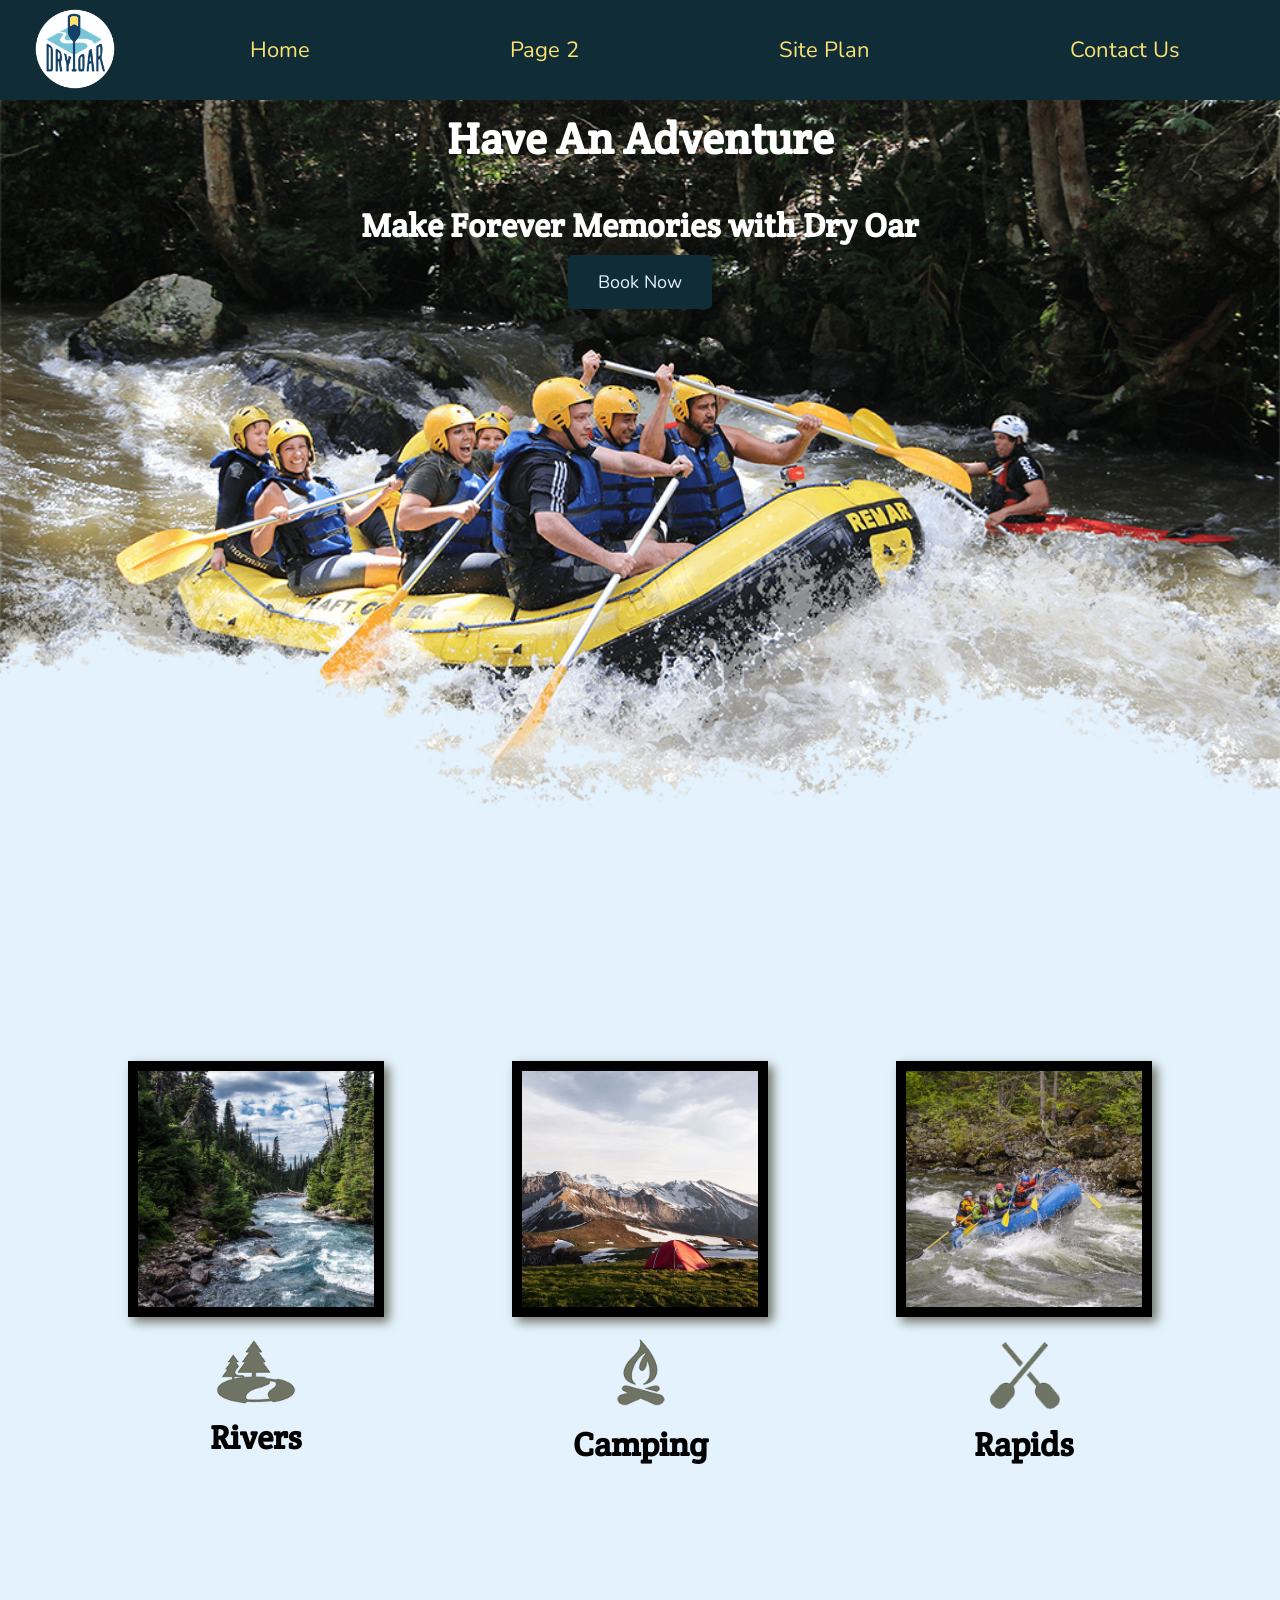
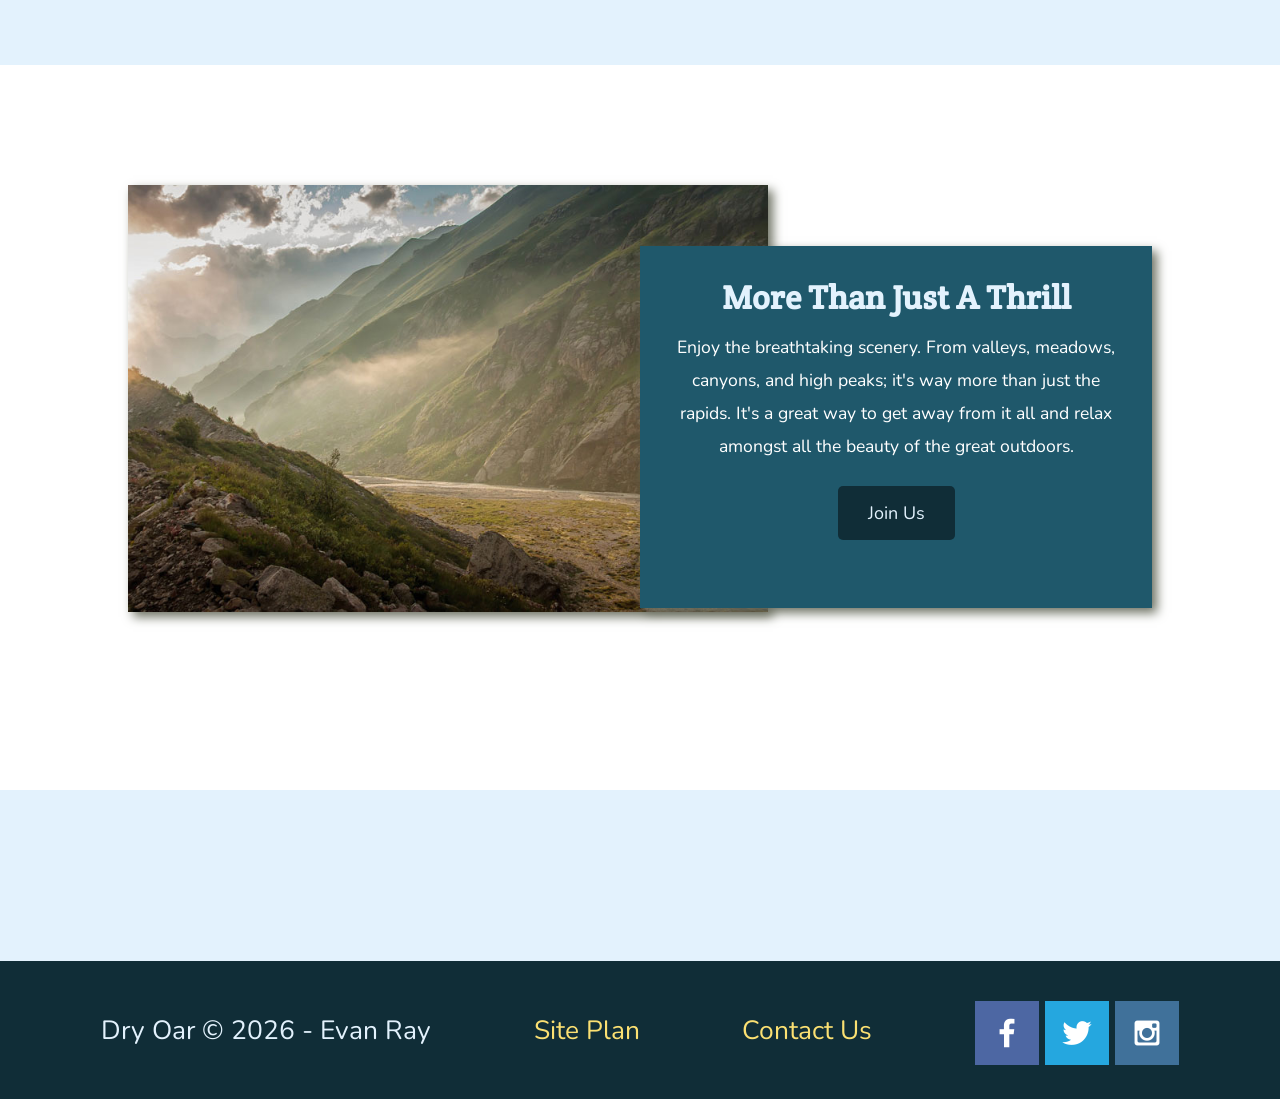
==== wwr/index.html @ d53a517f "first commit" ====
<!DOCTYPE html>
<html lang="en">
<head>
    <meta charset="UTF-8">
    <meta name="viewport" content="width=device-width, initial-scale=1.0">
    <title>Whitewater Rafting Vacations | Dry Oar Boating | Home</title>
    <link rel="stylesheet" href="styles/style.css">
</head>
<body>
    <div id="Content">
    <header>
        <a href="index.html" id="logo_link">
            <img src="images/dryoarlogo.png" class="logo" alt="Dry Oar Logo">
        </a>
        <nav>
            <a href="index.html">Home</a>
            <a href="#">Page 2</a>
            <a href="site-plan-rafting.html">Site Plan</a>
            <a href="contactus.html">Contact Us</a>
        </nav>
    </header>
    <div id="hero">
        <div id="hero-box">
            <img id="hero-img" src="images/hero.png" alt="People enjoying Rafting">
        </div>
        <section id="hero-msg">
            <h1 class="home-title">Have An Adventure</h1>
            <h2>Make Forever Memories with Dry Oar</h2>
            <div class="button-box">
                <a class="book" href="contactus.html">Book Now</a>
            </div>
        </section>
    </div>
    <main class="home-grid">
        <section class="rivers-card">
            <img class="card-img" src="images/rivers.jpg" alt="river in forest">
            <img class="icon" src="images/river_icon.png" alt="river icon">
            <h2>Rivers</h2>
        </section>
        <section class="camping-card">
            <img class="card-img" src="images/camping.jpg" alt="tent in mountains">
            <img class="icon" src="images/fire_icon.png" alt="fire icon">
            <h2>Camping</h2>
        </section>
        <section class="rapids-card">
            <img class="card-img" src="images/rapids.jpg" alt="rafting boat">
            <img class="icon" src="images/oars.png" alt="oars icon">
            <h2>Rapids</h2>
        </section>
        <div id="background"></div>         
        <img class="mountains" src="images/mountains.jpg" alt="Misty mountains">
        <section class="msg">
            <h2>More Than Just A Thrill</h2>
            <p>Enjoy the breathtaking scenery. From valleys, meadows, canyons, and high peaks; it's way more than just the rapids. It's a great way to get away from it all and relax amongst all the beauty of the great outdoors. </p>
            <a class='join' href="rivers.html">Join Us</a>
        </section>
    </main>
    <footer>
    <p>Dry Oar &copy; 2026 - Evan Ray</p>
    <p><a href="site-plan-rafting.html">Site Plan</a></p>
    <p><a href="contactus.html">Contact Us</a></p>
    <div class="social">
        <a href="https://facebook.com" target="_blank">
            <img src="images/facebook.png" alt="fb icon">
        </a>
        <a href="https://twitter.com" target="_blank">
            <img src="images/twitter.png" alt="twitter icon">
        </a>
        <a href="https://instagram.com" target="_blank">
            <img src="images/instagram.png" alt="instagram icon">
        </a>
    </div>
</footer>
    </div>
</body>
</html>
---- wwr/styles/style.css ----
/*Comment*/
@import url('https://fonts.googleapis.com/css2?family=Crete+Round:ital@0;1&family=Nunito:ital,wght@0,200..1000;1,200..1000&display=swap');
body {
    font-family: "Nunito", Arial, Helvetica, sans-serif;
    font-size: 22px;
    font-size: 22px;
    margin: 0;
    padding: 0;
}
h2 {
    margin: 0;
}
h1, h2, h3, h4, h5, h6, .home-title, .msg h2{
    font-family: "Crete Round", Verdana, Tahoma, sans-serif;
}
#Content{
    max-width: 1600px;
    margin:0 auto;
}
#hero-msg h1, #hero-msg h2{
    text-align: center;
    color:white;
}
.button-box{
    text-align: center;
    margin-top: 20px;
}
main section{
    text-align: center;
}
body{
    background-color: #e3f2fd;
}
header{
    background-color: #102d37;
    display: grid;
    grid-template-columns: 150px auto;
}
nav a{
 text-align: center;
 color: #fbe072;
 text-decoration: none;   
 padding: 35px;
}
nav a:hover{
    background-color:#1f586b ;
    color: #ffeda3;
}
nav{
    display: flex;
    justify-content: space-around;
}
.book, .join{
    background-color: #102d37;
    color:#e3f2fd;
    text-decoration: none;
    font-size: 18px;
    padding: 15px 30px;
    margin-top: 50px;
    border-radius: 5px;
}
.book:hover, .join:hover{
    background-color:#1f586b ;
    color: white;
}
#background{
    height: 725px;
    background-color: white;
    grid-column: 1/11;
    grid-row: 4/9;
}
.msg{
    line-height: 1.5em;
    background-color: #1f586b;
    padding: 35px;
    grid-column: 6/10;
    grid-row: 6/7;
    box-shadow: 5px 5px 10px #6f7364;
}
.msg h2{
    color: #e3f2fd;
}
.msg p{
    color:white;
    font-size: .8em;
    padding-bottom: 15px;
}
footer{
    background-color: #102d37;
    color:#e3f2fd;
    padding: 25px 50px;
    margin-top: 200px;
    display: flex;
    justify-content: space-around;
    align-items: center;
}
footer p{
    font-size: 1.2em;
}
footer p a:hover{
    text-decoration: underline;
}
footer a{
    color:#fbe072;
    text-decoration: none;
}
footer a:hover{
    color: #ffeda3;
}
footer .social img{
    padding-top: 15px;
}
.home-title{
    color:black;
    font-size: 2em;
    margin-top:10px;
}
h4{
    color:#102d37;
}
.logo{
    width:80px;
}
.icon{
    width:80px;
    padding-top:10px;
}
#hero-img{
    width:100%;
}
#logo_link{
    padding-top: 5px;
    justify-self: center;
    align-self: center;
}
.rivers-card, .camping-card, .rapids-card{
    margin:200px 0;
}
.card-img{
    border:10px solid black;
    width: 100%;
    transition: transform .5s;
    box-shadow: 5px 5px 10px #6f7364;
}
.card-img:hover{
    opacity: .6;
    transform: scale(1.1);
}
main section img{
    box-sizing: border-box;
}
#hero{
    display: grid;
    grid-template-columns: 1fr 3fr 1fr;
    margin-top: -100px;
}
#hero-box{
    grid-column: 1/4;
    grid-row: 1/3;
    z-index: -1;
}
#hero-msg{
    grid-column: 2/3;
    grid-row:1/2;
    margin-top: 100px;
}
.mountains{
    width: 100%;
    grid-column: 2/7;
    grid-row: 5/8;
    box-shadow: 5px 5px 10px #6f7364;
}
.home-grid{
    display: grid;
    grid-template-columns: repeat(10,1fr);
    grid-template-rows: 2fr 8fr 2fr 2fr 1fr 6fr 1fr 2fr 2fr;
    height: 1500px;
}
.rivers-card{
    grid-column: 2/4;
    grid-row: 2/3;
}
.camping-card{
    grid-column: 5/7;
    grid-row: 2/3; 
}
.rapids-card{
    grid-column: 8/10;
    grid-row: 2/3;
}

@media screen and (max-width: 900px) {
    #hero, .home-grid {
        display: block;
        height: auto;
    }
    nav, footer {
        flex-direction: column;
    }
    nav a {
        display: block;
        padding: 15px;
    }
    #hero {
        margin-top: 0;
    }
    #hero-msg {
        margin-top: 0;
    }
    #hero-msg h2 {
        display: none;
    }
    #hero-msg h1 {
        color: #6f7364;
    }
    .home-title {
        font-size: 25px;
    }
    .rivers-card, .camping-card, .rapids-card { 
        margin: 50px auto;
        width: 60%;
    }
    #background {
        display: none;
    }
    .mountains, .msg {
        width: 80%;
        display: block;
        margin: 0 auto;
    }
    footer {
        margin-top: 25px;
    }
}
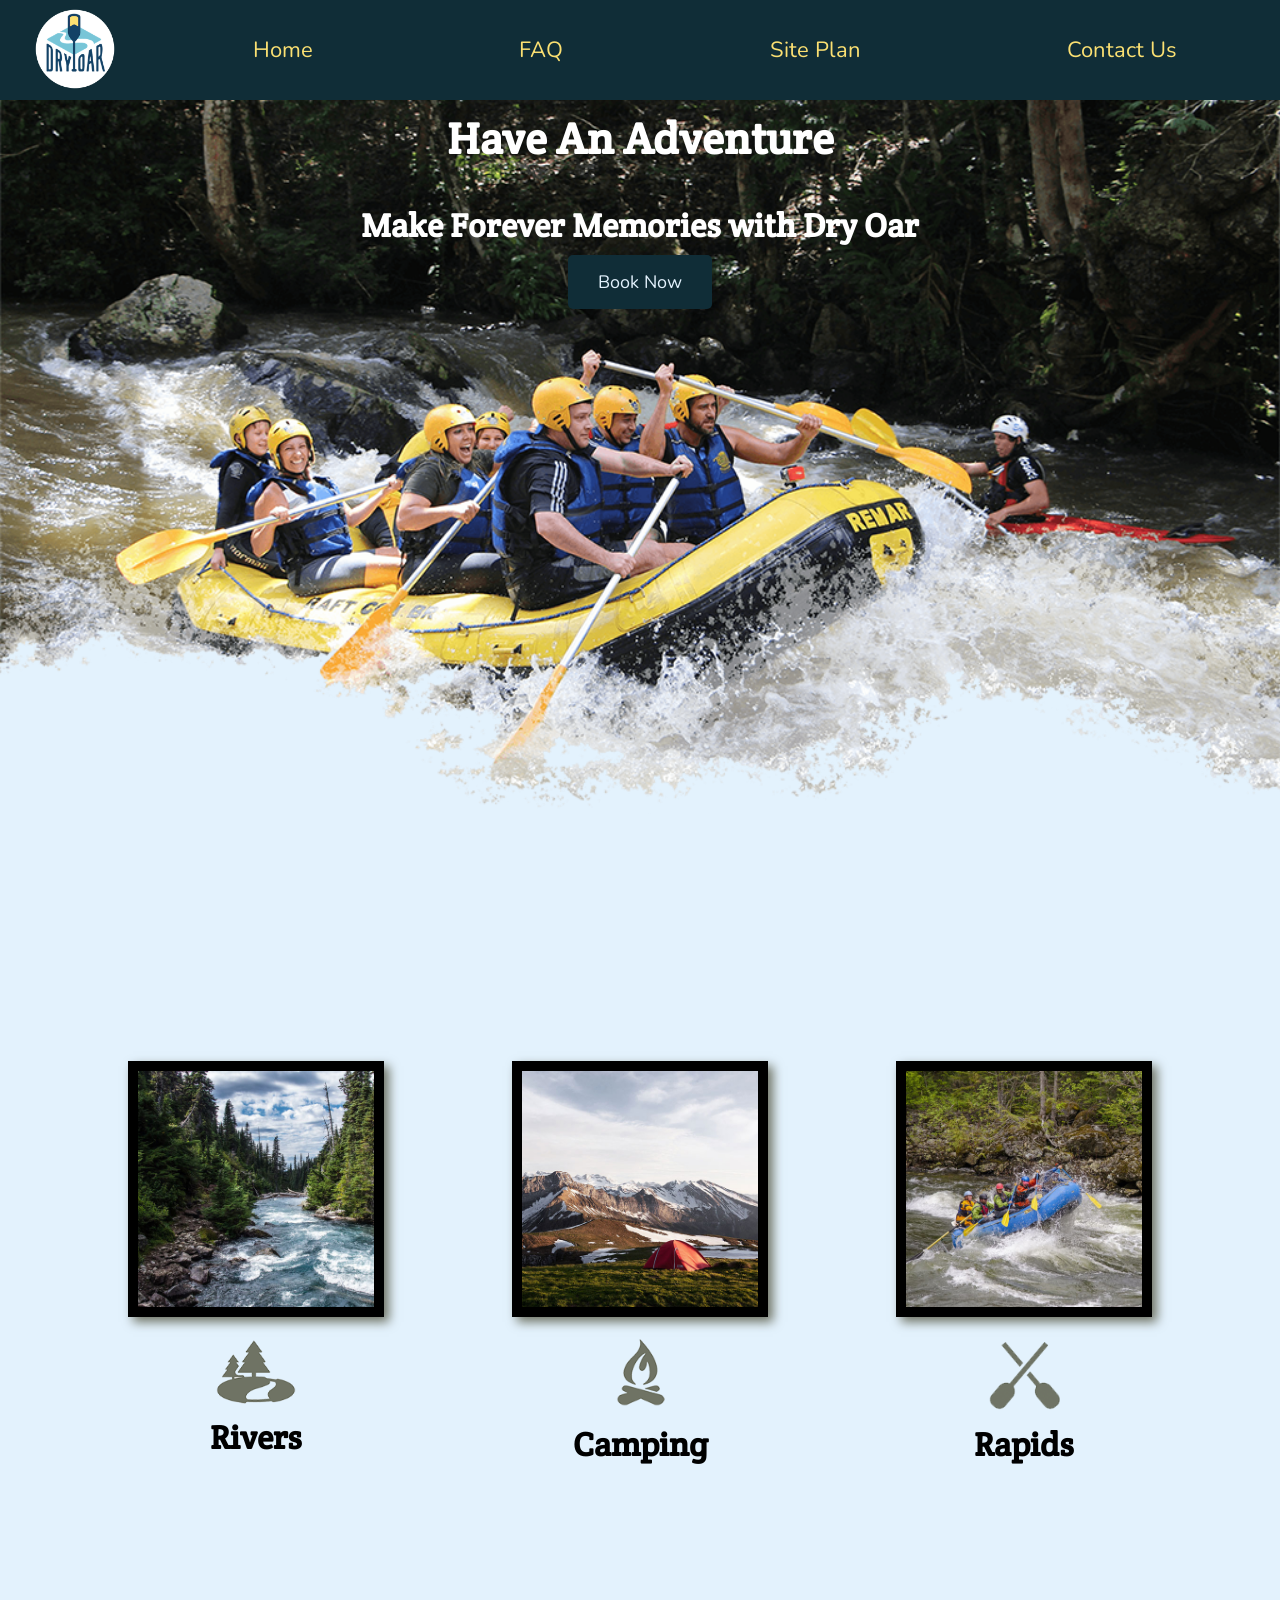
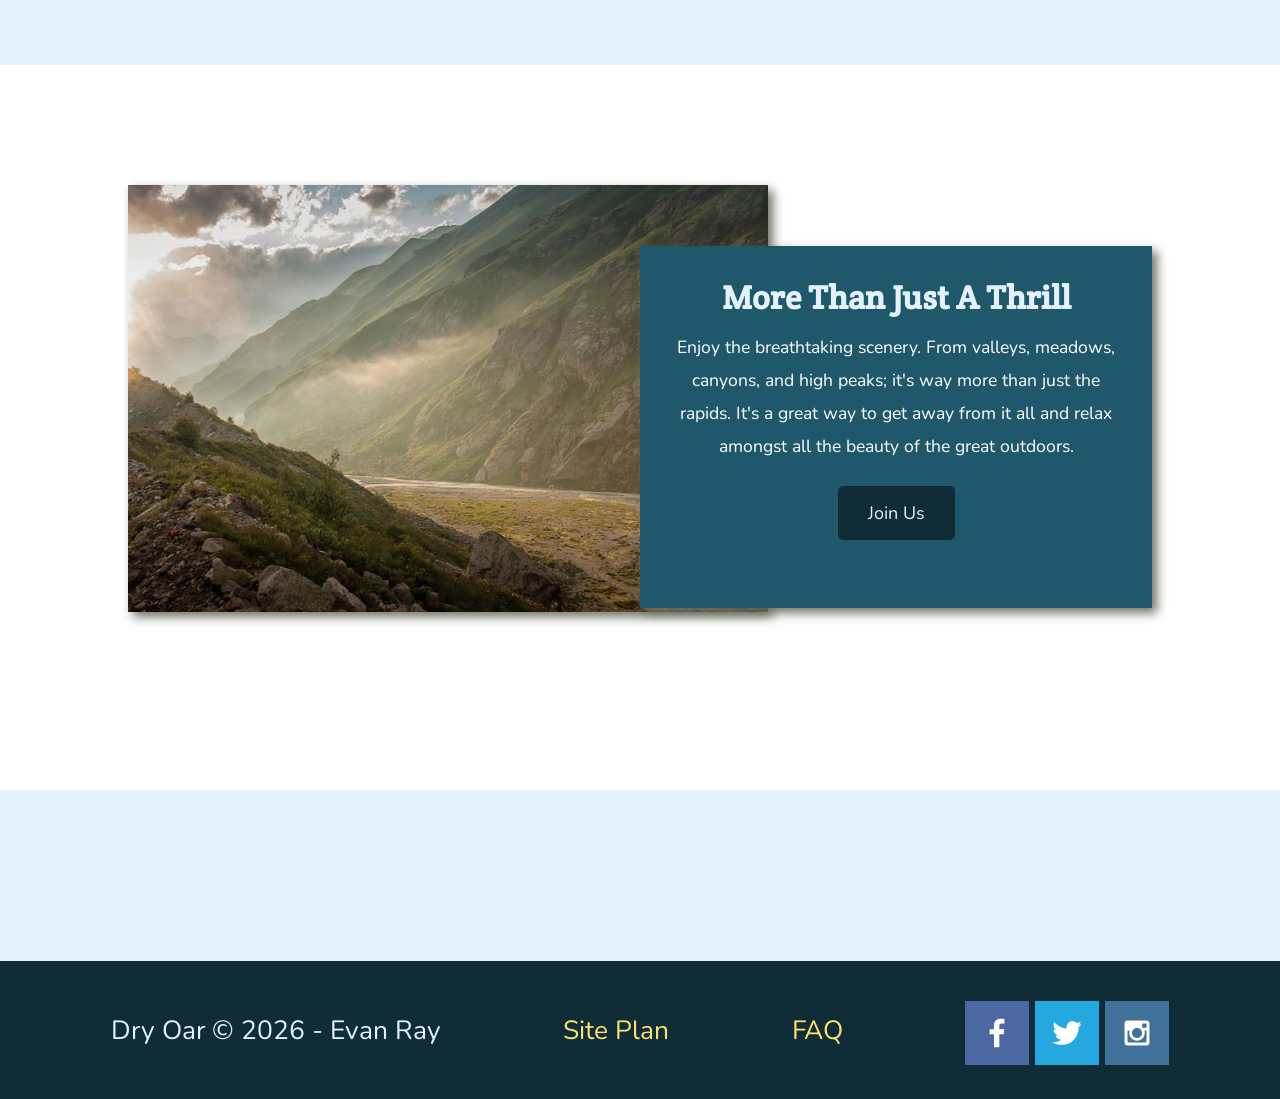
==== commit 2897ccf0: "Added FAQ to the WWR website" ====
--- a/wwr/index.html
+++ b/wwr/index.html
@@ -14,9 +14,9 @@
         </a>
         <nav>
             <a href="index.html">Home</a>
-            <a href="#">Page 2</a>
+            <a href="faq.html">FAQ</a>
             <a href="site-plan-rafting.html">Site Plan</a>
-            <a href="contactus.html">Contact Us</a>
+            <a href="#">Contact Us</a>
         </nav>
     </header>
     <div id="hero">
@@ -58,7 +58,7 @@
     <footer>
     <p>Dry Oar &copy; 2026 - Evan Ray</p>
     <p><a href="site-plan-rafting.html">Site Plan</a></p>
-    <p><a href="contactus.html">Contact Us</a></p>
+    <p><a href="faq.html">FAQ</a></p>
     <div class="social">
         <a href="https://facebook.com" target="_blank">
             <img src="images/facebook.png" alt="fb icon">
